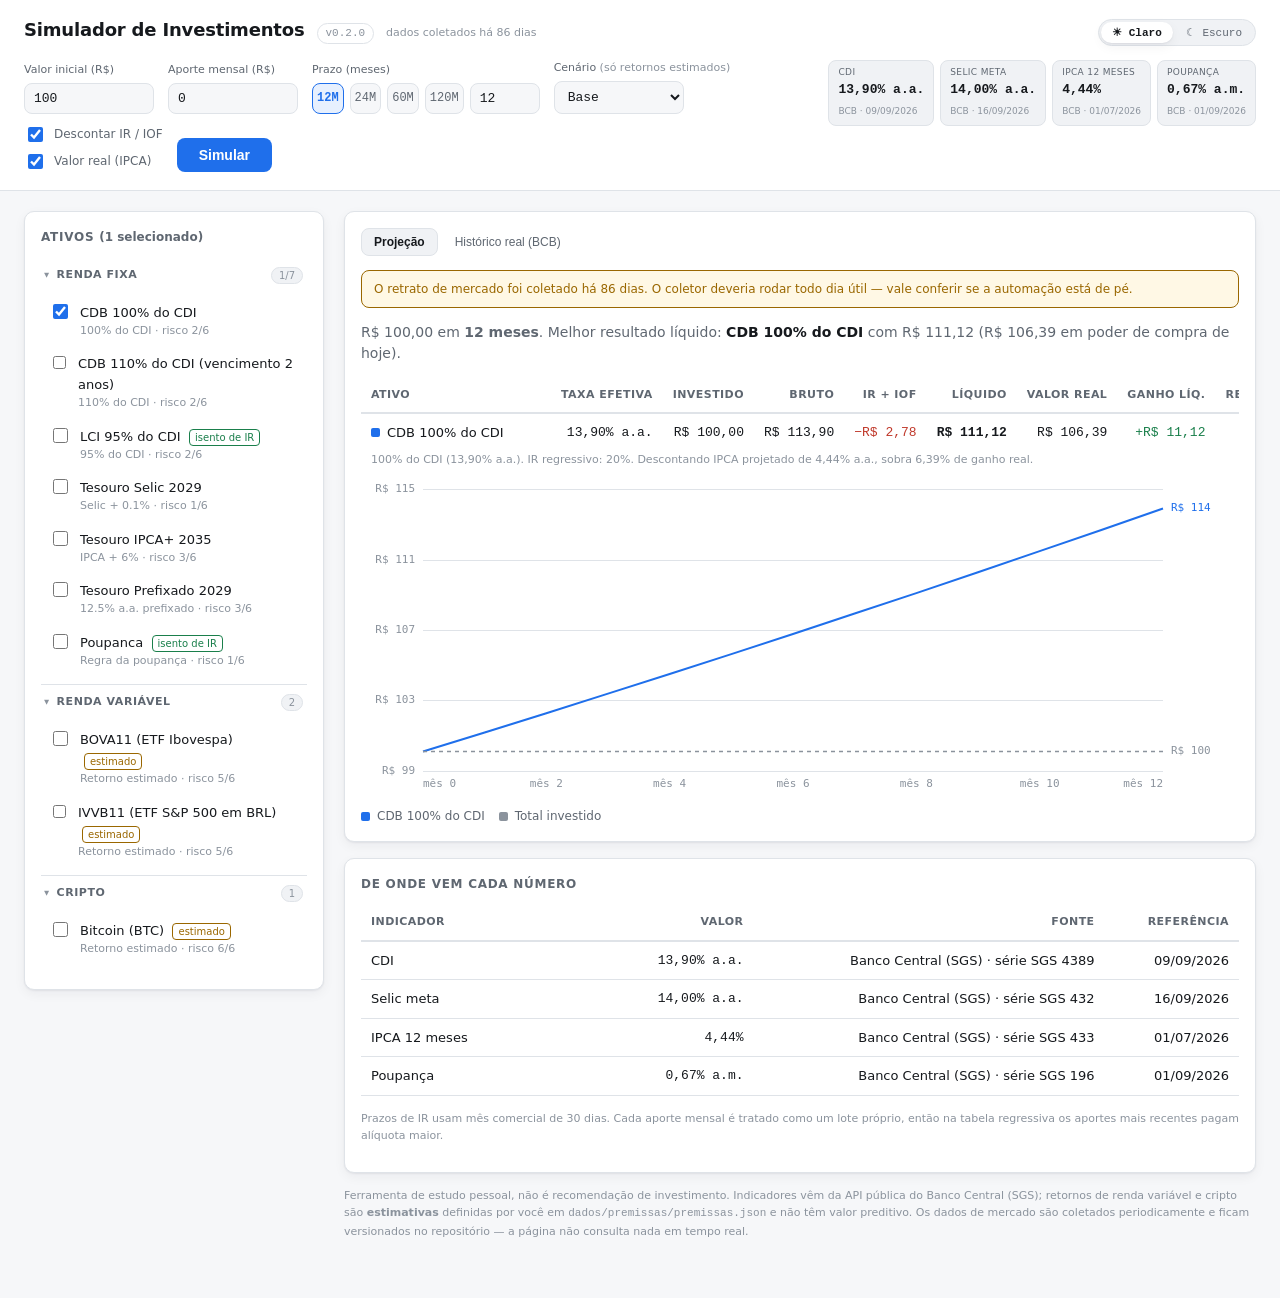
==== index.html @ 5810a124 "Site estatico com dados versionados, sem backend O backend Python consultava o BCB a cada clique. Du" ====
<!DOCTYPE html>
<html lang="pt-BR">
<head>
  <meta charset="utf-8">
  <meta name="viewport" content="width=device-width, initial-scale=1">
  <title>Simulador de Investimentos</title>
  <link rel="stylesheet" href="app/estilo.css">
  <link rel="icon" href="data:image/svg+xml,<svg xmlns='http://www.w3.org/2000/svg' viewBox='0 0 16 16'><text y='14' font-size='14'>📈</text></svg>">
  <script>
    // aplica o tema salvo antes do primeiro paint, senao a pagina pisca no tema errado
    try {
      var t = localStorage.getItem('simulador-investimentos:tema');
      if (t) document.documentElement.dataset.tema = t;
    } catch (erro) { /* localStorage indisponivel — segue com o tema do sistema */ }
  </script>
</head>
<body>

<header>
  <div class="titulo">
    <h1>Simulador de Investimentos</h1>
    <span class="versao">v0.2.0</span>
    <span class="idade-dados" id="idade-dados"></span>
    <div class="alterna-tema" id="alterna-tema" role="group" aria-label="Tema da página">
      <button type="button" data-tema-opcao="claro" aria-pressed="false">☀ Claro</button>
      <button type="button" data-tema-opcao="escuro" aria-pressed="false">☾ Escuro</button>
    </div>
  </div>

  <div class="cabecalho-grade">
    <section class="controles-sim">
      <div class="campo-inline">
        <label for="valor-inicial">Valor inicial (R$)</label>
        <input type="number" id="valor-inicial" value="100" min="0" step="10">
      </div>

      <div class="campo-inline">
        <label for="aporte-mensal">Aporte mensal (R$)</label>
        <input type="number" id="aporte-mensal" value="0" min="0" step="10">
      </div>

      <div class="campo-inline">
        <label for="meses">Prazo (meses)</label>
        <div class="prazo-linha">
          <div class="prazos" id="prazos">
            <button type="button" data-meses="12">12M</button>
            <button type="button" data-meses="24">24M</button>
            <button type="button" data-meses="60">60M</button>
            <button type="button" data-meses="120">120M</button>
          </div>
          <input type="number" id="meses" value="12" min="1" max="600" step="1">
        </div>
      </div>

      <div class="campo-inline">
        <label for="cenario">Cenário <span class="dica">(só retornos estimados)</span></label>
        <select id="cenario">
          <option value="pessimista">Pessimista</option>
          <option value="base" selected>Base</option>
          <option value="otimista">Otimista</option>
        </select>
      </div>

      <div class="campo-inline opcoes-inline">
        <label class="opcao"><input type="checkbox" id="considerar-ir" checked> Descontar IR / IOF</label>
        <label class="opcao"><input type="checkbox" id="considerar-inflacao" checked> Valor real (IPCA)</label>
      </div>

      <button class="principal" id="simular">Simular</button>
    </section>

    <ul class="indicadores" id="indicadores">
      <li><span class="rotulo">carregando</span><div class="valor">&mdash;</div></li>
    </ul>
  </div>
</header>

<main>
  <!-- ---------------- coluna de ativos ---------------- -->
  <div>
    <section class="painel">
      <h2>Ativos <span id="contagem-ativos" style="text-transform:none;letter-spacing:0"></span></h2>
      <div id="lista-ativos"><p class="vazio">carregando catálogo…</p></div>
    </section>
  </div>

  <!-- ---------------- coluna de resultados ---------------- -->
  <div>
    <section class="painel">
      <div class="abas" role="tablist">
        <button role="tab" data-aba="projecao" aria-selected="true">Projeção</button>
        <button role="tab" data-aba="historico" aria-selected="false">Histórico real (BCB)</button>
      </div>

      <div id="aba-projecao">
        <div id="aviso-degradado"></div>
        <div id="resumo"><p class="vazio">Escolha os ativos à esquerda e clique em <strong>Simular</strong>.</p></div>
        <div class="grafico-caixa" id="grafico-caixa" hidden>
          <canvas id="grafico"></canvas>
          <div id="leitura"></div>
          <div class="legenda" id="legenda"></div>
        </div>
      </div>

      <div id="aba-historico" hidden>
        <div class="campo" style="max-width:260px">
          <label for="serie-historica">Série (dados reais do Banco Central)</label>
          <select id="serie-historica">
            <option value="cdi">CDI</option>
            <option value="selic">Selic</option>
            <option value="ipca">IPCA</option>
            <option value="poupanca">Poupança</option>
          </select>
        </div>
        <div id="resumo-historico"></div>
        <div class="grafico-caixa">
          <canvas id="grafico-historico"></canvas>
        </div>
      </div>
    </section>

    <section class="painel" id="painel-detalhe" hidden>
      <h2>De onde vem cada número</h2>
      <div id="detalhe"></div>
    </section>

    <p class="rodape-nota">
      Ferramenta de estudo pessoal, não é recomendação de investimento. Indicadores vêm da API pública
      do Banco Central (SGS); retornos de renda variável e cripto são <strong>estimativas</strong> definidas
      por você em <code>dados/premissas/premissas.json</code> e não têm valor preditivo.
      Os dados de mercado são coletados periodicamente e ficam versionados no repositório — a página
      não consulta nada em tempo real.
    </p>
  </div>
</main>

<script type="module" src="app/app.js"></script>
</body>
</html>
---- app/estilo.css ----
/* Simulador de Investimentos - folha de estilo unica.
   Tokens no :root (tema claro), sobrescritos no bloco dark.
   Tres estados possiveis para [data-tema] no <html>: ausente (segue o sistema via
   prefers-color-scheme), "claro" (força claro) ou "escuro" (força escuro) — trocados
   pelo botão #alterna-tema em app.js, que persiste a escolha em localStorage. */

:root {
  --fundo: #f6f7f9;
  --superficie: #ffffff;
  --superficie-2: #f0f2f5;
  --borda: #dfe3e8;
  --texto: #16191d;
  --texto-fraco: #5f6771;
  --texto-tenue: #8b939d;
  --acento: #1f6feb;
  --acento-suave: #e7f0fe;
  --positivo: #1a7f4b;
  --negativo: #c0392b;
  --alerta: #9a6700;
  --alerta-fundo: #fff8e5;
  --raio: 10px;
  --sombra: 0 1px 2px rgba(16, 24, 40, .06), 0 4px 12px rgba(16, 24, 40, .05);
  --fonte: ui-sans-serif, system-ui, -apple-system, "Segoe UI", Roboto, sans-serif;
  --mono: ui-monospace, "Cascadia Mono", "SF Mono", Consolas, monospace;
  color-scheme: light;
}

@media (prefers-color-scheme: dark) {
  :root:not([data-tema="claro"]) {
    --fundo: #0f1216;
    --superficie: #171b21;
    --superficie-2: #1e242c;
    --borda: #2a313a;
    --texto: #e8eaed;
    --texto-fraco: #a4adb8;
    --texto-tenue: #737d89;
    --acento: #5a9bff;
    --acento-suave: #16253d;
    --positivo: #3fbf7f;
    --negativo: #ef6b5c;
    --alerta: #e3b341;
    --alerta-fundo: #2b2413;
    --sombra: 0 1px 2px rgba(0, 0, 0, .3), 0 4px 14px rgba(0, 0, 0, .25);
    color-scheme: dark;
  }
}

/* escolha explicita no botao, vale mesmo se o sistema estiver no claro */
:root[data-tema="escuro"] {
  --fundo: #0f1216;
  --superficie: #171b21;
  --superficie-2: #1e242c;
  --borda: #2a313a;
  --texto: #e8eaed;
  --texto-fraco: #a4adb8;
  --texto-tenue: #737d89;
  --acento: #5a9bff;
  --acento-suave: #16253d;
  --positivo: #3fbf7f;
  --negativo: #ef6b5c;
  --alerta: #e3b341;
  --alerta-fundo: #2b2413;
  --sombra: 0 1px 2px rgba(0, 0, 0, .3), 0 4px 14px rgba(0, 0, 0, .25);
  color-scheme: dark;
}

* { box-sizing: border-box; }

body {
  margin: 0;
  font-family: var(--fonte);
  background: var(--fundo);
  color: var(--texto);
  font-size: 14px;
  line-height: 1.5;
}

/* ---------- cabecalho ---------- */
header {
  background: var(--superficie);
  border-bottom: 1px solid var(--borda);
  padding: 16px 24px 18px;
}

.titulo { display: flex; align-items: baseline; gap: 12px; flex-wrap: wrap; margin-bottom: 14px; }
.titulo h1 { font-size: 18px; margin: 0; letter-spacing: -.01em; }
.titulo .versao {
  font-size: 11px; color: var(--texto-tenue); font-family: var(--mono);
  border: 1px solid var(--borda); border-radius: 999px; padding: 1px 8px;
}

/* Controle segmentado com as duas opções sempre visíveis — app.js marca a ativa
   com aria-pressed="true" a partir da escolha salva ou do prefers-color-scheme. */
.alterna-tema {
  margin-left: auto;
  display: flex; gap: 2px;
  padding: 2px;
  background: var(--superficie-2); border: 1px solid var(--borda); border-radius: 999px;
}
.alterna-tema button {
  padding: 4px 11px;
  background: transparent; border: 0; border-radius: 999px;
  color: var(--texto-fraco); font-size: 11px; font-family: var(--mono);
  cursor: pointer;
}
.alterna-tema button:hover { color: var(--texto); }
.alterna-tema button:focus-visible { outline: 2px solid var(--acento); outline-offset: 1px; }
.alterna-tema button[aria-pressed="true"] {
  background: var(--superficie); color: var(--texto); font-weight: 650;
  box-shadow: var(--sombra);
}

.cabecalho-grade {
  display: grid;
  grid-template-columns: minmax(0, 1fr) auto;
  gap: 16px 24px;
  align-items: start;
}
@media (max-width: 1080px) {
  .cabecalho-grade { grid-template-columns: 1fr; }
}

/* controles da simulação, agora no cabeçalho */
.controles-sim {
  display: flex;
  flex-wrap: wrap;
  align-items: flex-end;
  gap: 10px 14px;
}
.campo-inline { display: flex; flex-direction: column; gap: 4px; }
.campo-inline label { font-size: 11px; color: var(--texto-fraco); }
.campo-inline label .dica { color: var(--texto-tenue); }
.campo-inline input[type="number"], .campo-inline select {
  width: 130px; padding: 7px 9px; font-size: 13px; font-family: var(--mono);
  background: var(--fundo); color: var(--texto);
  border: 1px solid var(--borda); border-radius: 8px;
}
.campo-inline input:focus, .campo-inline select:focus { outline: 2px solid var(--acento); outline-offset: -1px; }
.prazo-linha { display: flex; gap: 6px; }
.prazo-linha .prazos { margin: 0; }
.prazo-linha #meses { width: 70px; }
.opcoes-inline { gap: 6px; }
.opcoes-inline .opcao { margin: 0; font-size: 12px; }

.controles-sim button.principal {
  width: auto; padding: 9px 22px; align-self: flex-end;
}

.indicadores {
  display: flex; gap: 6px; flex-wrap: wrap;
  margin: 0; padding: 0; list-style: none;
}
.indicadores li {
  background: var(--superficie-2); border: 1px solid var(--borda);
  border-radius: 8px; padding: 5px 9px; min-width: 96px;
}
.indicadores .rotulo { font-size: 9px; color: var(--texto-fraco); text-transform: uppercase; letter-spacing: .04em; display: block; }
.indicadores .valor { font-size: 13px; font-weight: 640; font-family: var(--mono); }
.indicadores .fonte { font-size: 9px; color: var(--texto-tenue); }

/* ---------- layout ---------- */
main {
  display: grid;
  grid-template-columns: 300px minmax(0, 1fr);
  gap: 20px;
  padding: 20px 24px 48px;
  align-items: start;
  max-width: 1480px;
  margin: 0 auto;
}
@media (max-width: 900px) {
  main { grid-template-columns: 1fr; padding: 16px; }
}

.painel {
  background: var(--superficie);
  border: 1px solid var(--borda);
  border-radius: var(--raio);
  box-shadow: var(--sombra);
  padding: 16px;
}
.painel + .painel { margin-top: 16px; }
.painel h2 {
  font-size: 12px; text-transform: uppercase; letter-spacing: .06em;
  color: var(--texto-fraco); margin: 0 0 12px;
}

/* ---------- formulario ---------- */
.campo { margin-bottom: 14px; }
.campo label { display: block; font-size: 12px; color: var(--texto-fraco); margin-bottom: 4px; }
.campo input[type="number"], .campo select {
  width: 100%; padding: 8px 10px; font-size: 14px; font-family: var(--mono);
  background: var(--fundo); color: var(--texto);
  border: 1px solid var(--borda); border-radius: 8px;
}
.campo input:focus, .campo select:focus { outline: 2px solid var(--acento); outline-offset: -1px; }

.prazos { display: flex; gap: 6px; flex-wrap: wrap; margin-bottom: 8px; }
.prazos button {
  flex: 1 1 auto; padding: 6px 4px; font-size: 12px; font-family: var(--mono);
  background: var(--fundo); color: var(--texto-fraco);
  border: 1px solid var(--borda); border-radius: 8px; cursor: pointer;
}
.prazos button:hover { border-color: var(--acento); color: var(--texto); }
.prazos button[aria-pressed="true"] {
  background: var(--acento-suave); border-color: var(--acento); color: var(--acento); font-weight: 600;
}

.opcao { display: flex; align-items: center; gap: 8px; margin-bottom: 8px; font-size: 13px; }
.opcao input { accent-color: var(--acento); width: 15px; height: 15px; }

button.principal {
  width: 100%; padding: 11px; font-size: 14px; font-weight: 600;
  background: var(--acento); color: #fff; border: 0; border-radius: 8px; cursor: pointer;
}
button.principal:hover { filter: brightness(1.08); }
button.principal:disabled { opacity: .55; cursor: progress; }

/* ---------- lista de ativos ---------- */
.grupo { border-bottom: 1px solid var(--borda); }
.grupo:last-child { border-bottom: 0; }
.grupo > summary {
  list-style: none; cursor: pointer; user-select: none;
  display: flex; align-items: center; gap: 6px;
  font-size: 11px; text-transform: uppercase; letter-spacing: .05em;
  color: var(--texto-fraco); font-weight: 600;
  padding: 9px 4px;
}
.grupo > summary::-webkit-details-marker { display: none; }
.grupo > summary::before {
  content: "▸"; font-size: 10px; color: var(--texto-tenue);
  transition: transform .12s ease;
}
.grupo[open] > summary::before { transform: rotate(90deg); }
.grupo > summary:hover { color: var(--texto); }
.grupo .cont-grupo {
  margin-left: auto; font-size: 10px; font-weight: 500; letter-spacing: 0;
  color: var(--texto-tenue); background: var(--superficie-2);
  border: 1px solid var(--borda); border-radius: 999px; padding: 0 7px;
}
.grupo-corpo { padding: 2px 0 8px; }
.ativo {
  display: flex; align-items: flex-start; gap: 9px;
  padding: 7px 8px; border-radius: 8px; cursor: pointer;
}
.ativo:hover { background: var(--superficie-2); }
.ativo input { margin-top: 2px; accent-color: var(--acento); width: 15px; height: 15px; }
.ativo .nome { font-size: 13px; }
.ativo .meta { font-size: 11px; color: var(--texto-tenue); }
.selo {
  display: inline-block; font-size: 10px; padding: 0 5px; border-radius: 4px;
  border: 1px solid var(--borda); color: var(--texto-fraco); margin-left: 4px;
}
.selo.estimado { color: var(--alerta); border-color: var(--alerta); }
.selo.isento { color: var(--positivo); border-color: var(--positivo); }

/* ---------- resultados ---------- */
.aviso {
  background: var(--alerta-fundo); border: 1px solid var(--alerta); color: var(--alerta);
  border-radius: 8px; padding: 9px 12px; font-size: 12px; margin-bottom: 14px;
}
.vazio { color: var(--texto-tenue); text-align: center; padding: 48px 16px; font-size: 13px; }

.tabela-envolucro { overflow-x: auto; }
table { width: 100%; border-collapse: collapse; font-size: 13px; }
th, td { padding: 9px 10px; text-align: right; border-bottom: 1px solid var(--borda); white-space: nowrap; }
th {
  font-size: 11px; text-transform: uppercase; letter-spacing: .04em;
  color: var(--texto-fraco); font-weight: 600; border-bottom-width: 2px;
}
th:first-child, td:first-child { text-align: left; white-space: normal; min-width: 190px; }
tbody tr:hover { background: var(--superficie-2); }
td.num { font-family: var(--mono); font-variant-numeric: tabular-nums; }
td.destaque { font-weight: 650; }
.positivo { color: var(--positivo); }
.negativo { color: var(--negativo); }
.pastilha { display: inline-block; width: 9px; height: 9px; border-radius: 2px; margin-right: 7px; }
.linha-explicacao td { font-size: 11px; color: var(--texto-tenue); padding-top: 0; border-bottom: 0; }
tr.tem-explicacao td { border-bottom: 0; }

/* ---------- grafico ---------- */
.grafico-caixa { position: relative; }
canvas { display: block; width: 100%; height: 320px; }
.legenda { display: flex; gap: 14px; flex-wrap: wrap; margin-top: 10px; font-size: 12px; }
.legenda span { display: flex; align-items: center; color: var(--texto-fraco); }
#leitura {
  position: absolute; pointer-events: none; display: none;
  background: var(--superficie); border: 1px solid var(--borda); border-radius: 8px;
  box-shadow: var(--sombra); padding: 8px 10px; font-size: 12px; font-family: var(--mono);
  white-space: nowrap; z-index: 5;
}
#leitura .cabeca { color: var(--texto-fraco); margin-bottom: 4px; font-family: var(--fonte); }

.abas { display: flex; gap: 4px; margin-bottom: 14px; }
.abas button {
  padding: 6px 12px; font-size: 12px; background: transparent; color: var(--texto-fraco);
  border: 1px solid transparent; border-radius: 8px; cursor: pointer;
}
.abas button[aria-selected="true"] { background: var(--superficie-2); border-color: var(--borda); color: var(--texto); font-weight: 600; }

.rodape-nota { font-size: 11px; color: var(--texto-tenue); margin-top: 14px; line-height: 1.6; }
.rodape-nota code { font-family: var(--mono); }

.idade-dados { font-size: 11px; color: var(--texto-tenue); }
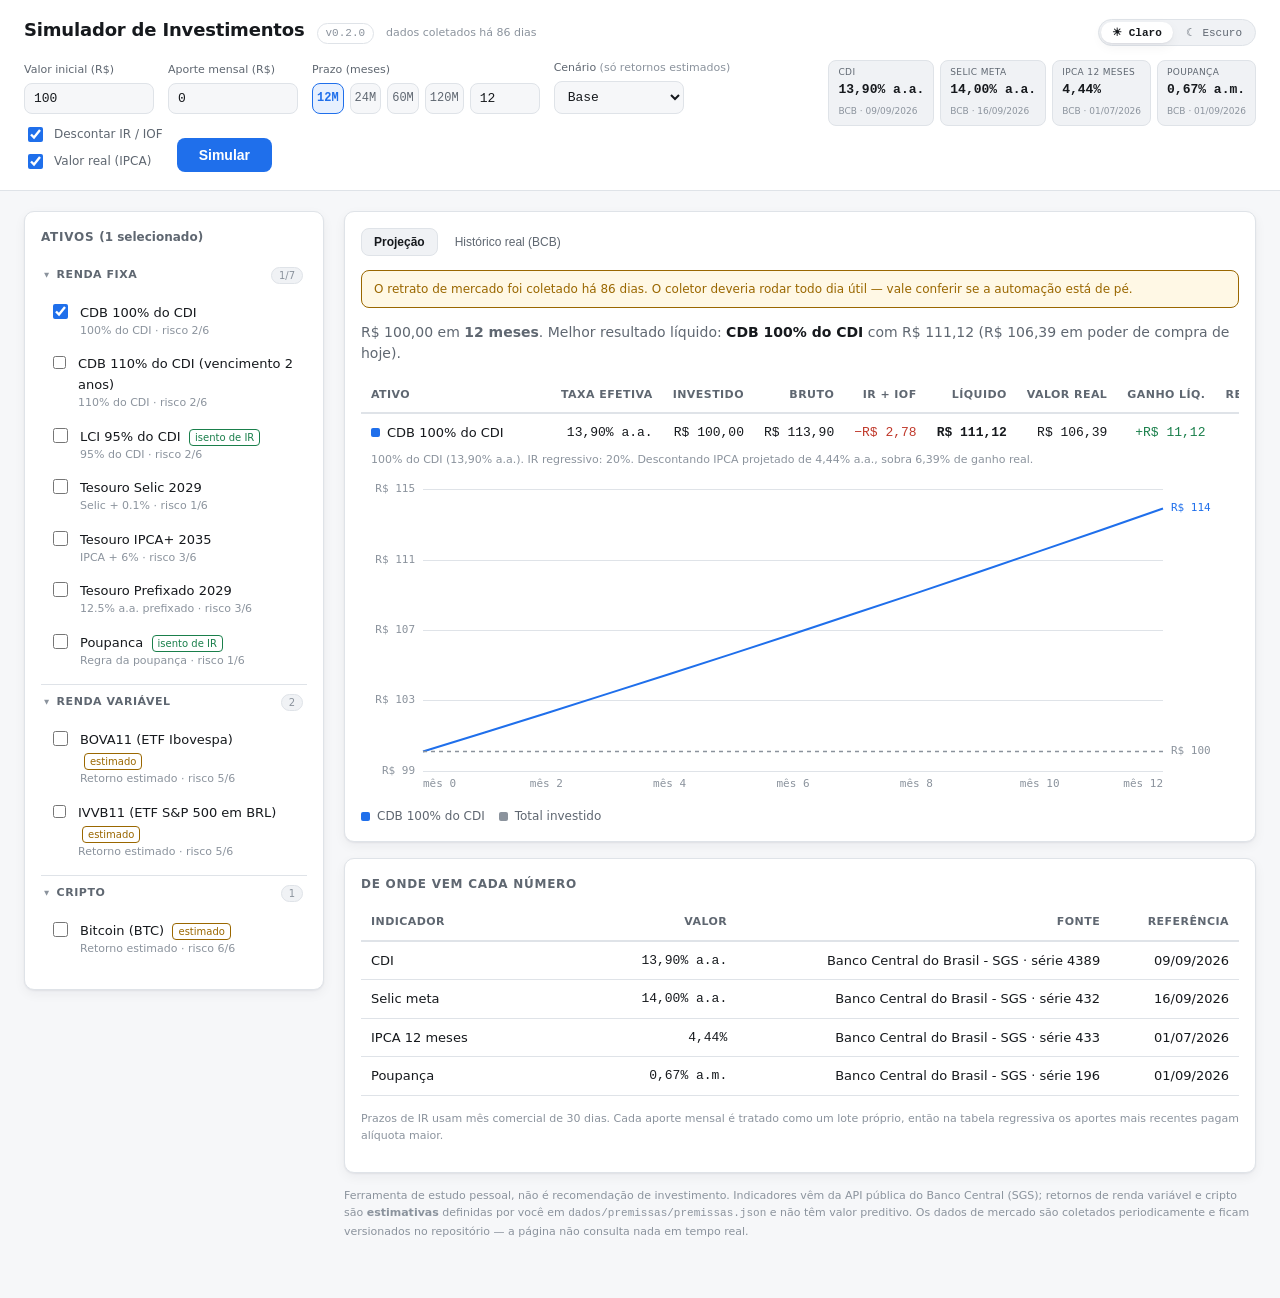
==== commit 03dc16b1: "Retrato autodescrito e validador de catalogo Antes, acrescentar um indicador exigia editar cinco arq" ====
--- a/index.html
+++ b/index.html
@@ -104,13 +104,8 @@
 
       <div id="aba-historico" hidden>
         <div class="campo" style="max-width:260px">
-          <label for="serie-historica">Série (dados reais do Banco Central)</label>
-          <select id="serie-historica">
-            <option value="cdi">CDI</option>
-            <option value="selic">Selic</option>
-            <option value="ipca">IPCA</option>
-            <option value="poupanca">Poupança</option>
-          </select>
+          <label for="serie-historica">Série (dados reais já coletados)</label>
+          <select id="serie-historica"><!-- preenchido por app.js a partir do manifesto --></select>
         </div>
         <div id="resumo-historico"></div>
         <div class="grafico-caixa">
--- a/app/estilo.css
+++ b/app/estilo.css
@@ -302,3 +302,7 @@
 .rodape-nota code { font-family: var(--mono); }
 
 .idade-dados { font-size: 11px; color: var(--texto-tenue); }
+
+/* indicador herdado de um retrato anterior: o valor vale, mas não é de hoje */
+.indicadores li.herdado { border-style: dashed; }
+.indicadores li.herdado .fonte { color: var(--alerta); }
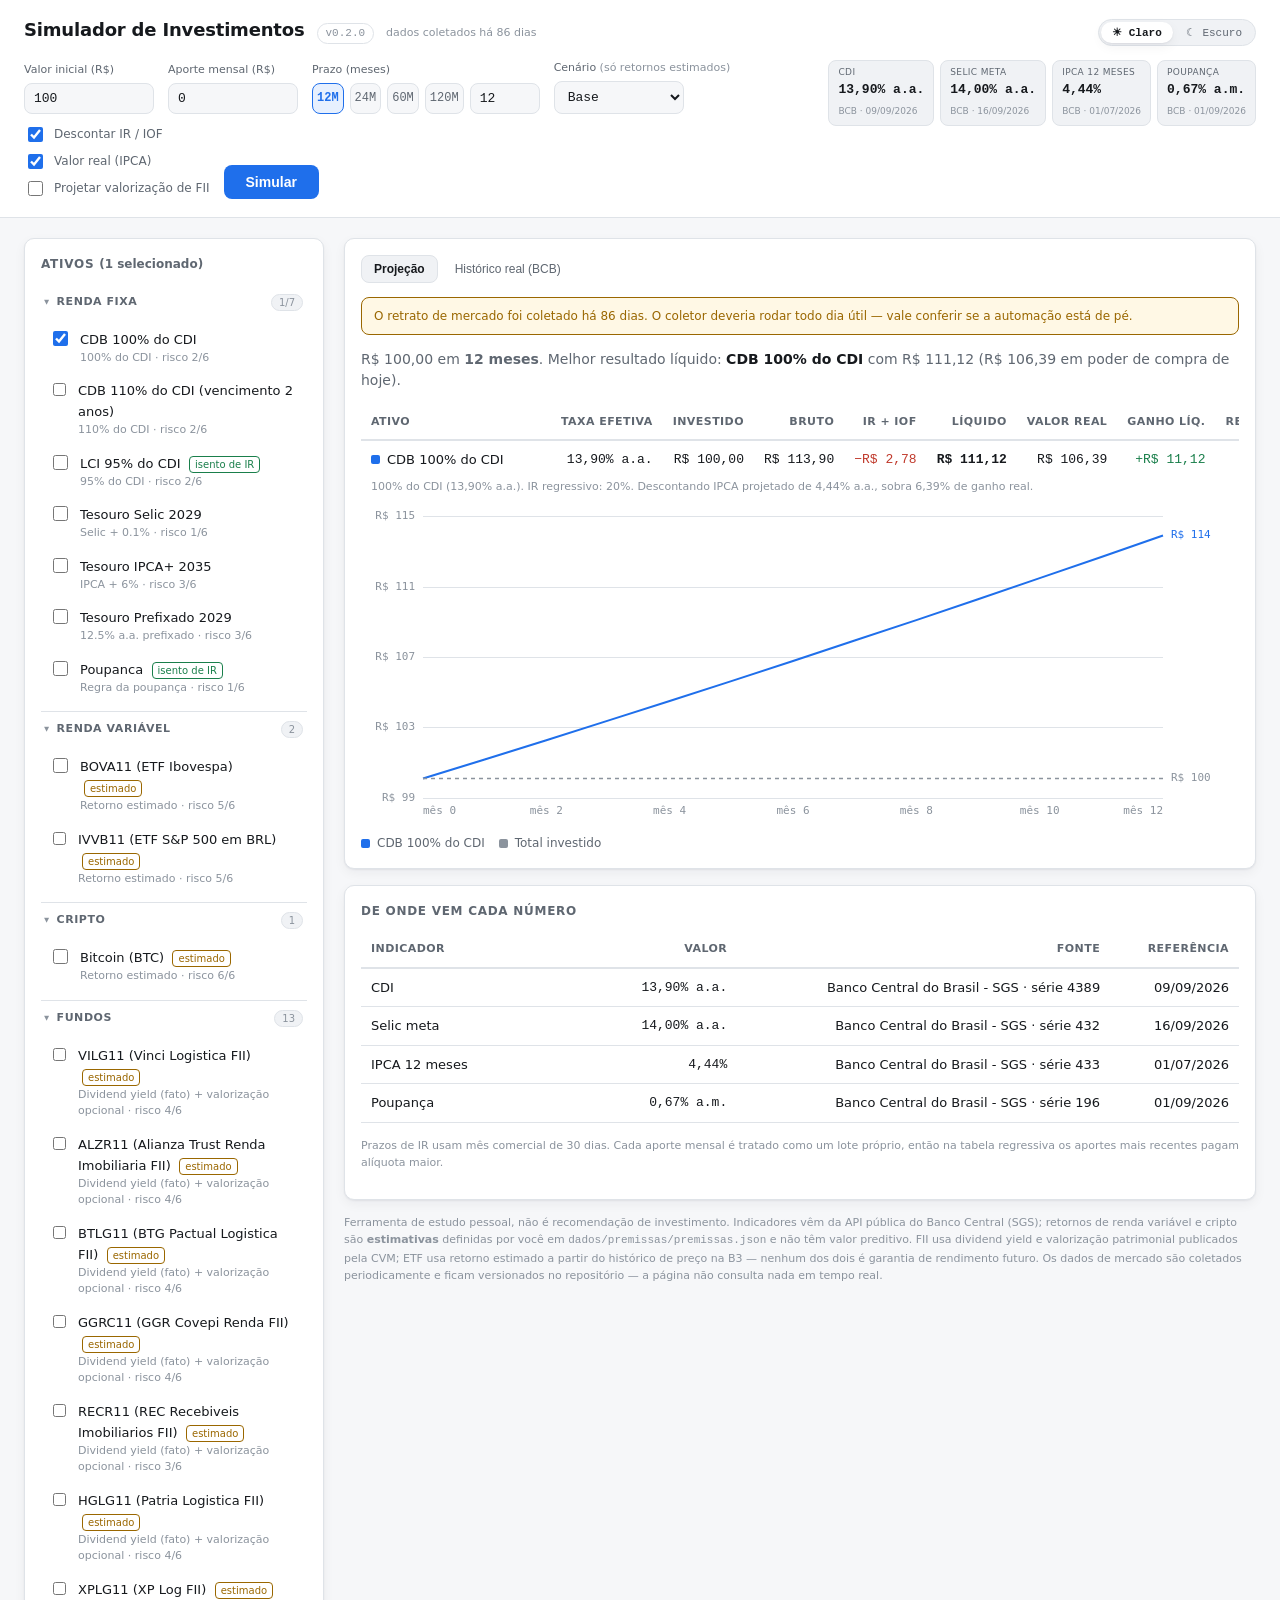
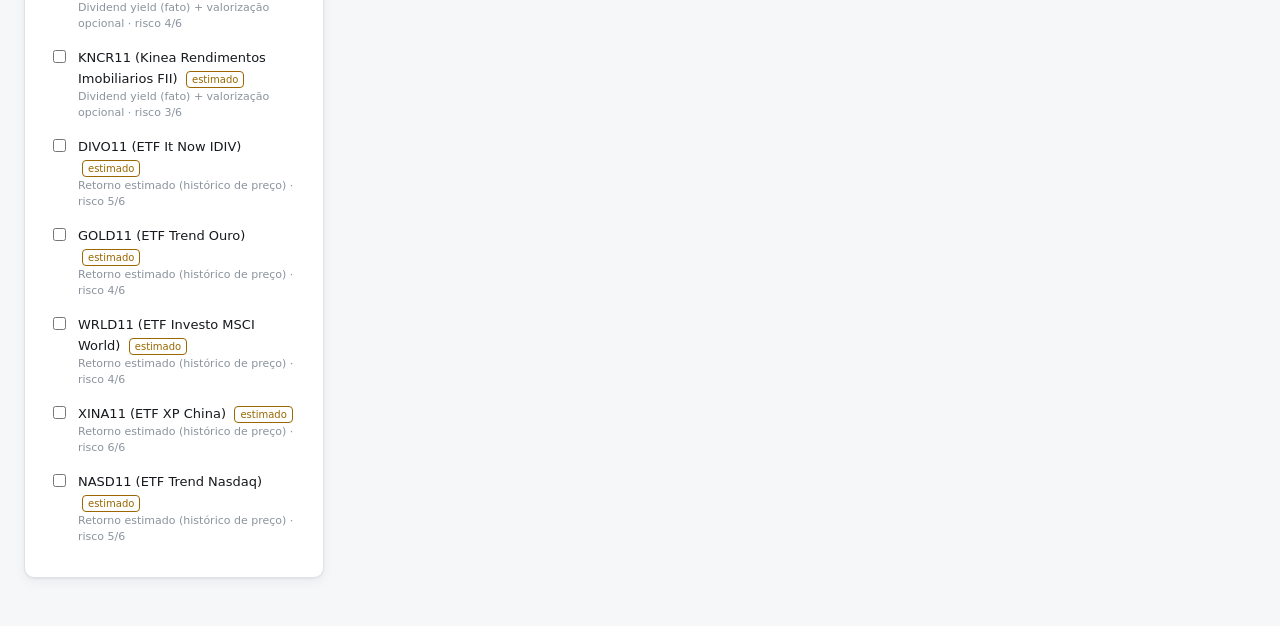
==== commit 66bd2a4d: "Cadastra FII e ETF: 8 fundos imobiliarios + 5 ETFs, com fonte e imposto proprios Ativos novos: VILG1" ====
--- a/index.html
+++ b/index.html
@@ -64,6 +64,9 @@
       <div class="campo-inline opcoes-inline">
         <label class="opcao"><input type="checkbox" id="considerar-ir" checked> Descontar IR / IOF</label>
         <label class="opcao"><input type="checkbox" id="considerar-inflacao" checked> Valor real (IPCA)</label>
+        <label class="opcao" title="Só afeta FII: projeta a variação patrimonial média histórica pra frente. Desligado, o FII soma só o dividendo (fato) e mantém o valor da cota parado.">
+          <input type="checkbox" id="considerar-valorizacao"> Projetar valorização de FII
+        </label>
       </div>
 
       <button class="principal" id="simular">Simular</button>
@@ -123,6 +126,8 @@
       Ferramenta de estudo pessoal, não é recomendação de investimento. Indicadores vêm da API pública
       do Banco Central (SGS); retornos de renda variável e cripto são <strong>estimativas</strong> definidas
       por você em <code>dados/premissas/premissas.json</code> e não têm valor preditivo.
+      FII usa dividend yield e valorização patrimonial publicados pela CVM; ETF usa retorno estimado a
+      partir do histórico de preço na B3 — nenhum dos dois é garantia de rendimento futuro.
       Os dados de mercado são coletados periodicamente e ficam versionados no repositório — a página
       não consulta nada em tempo real.
     </p>
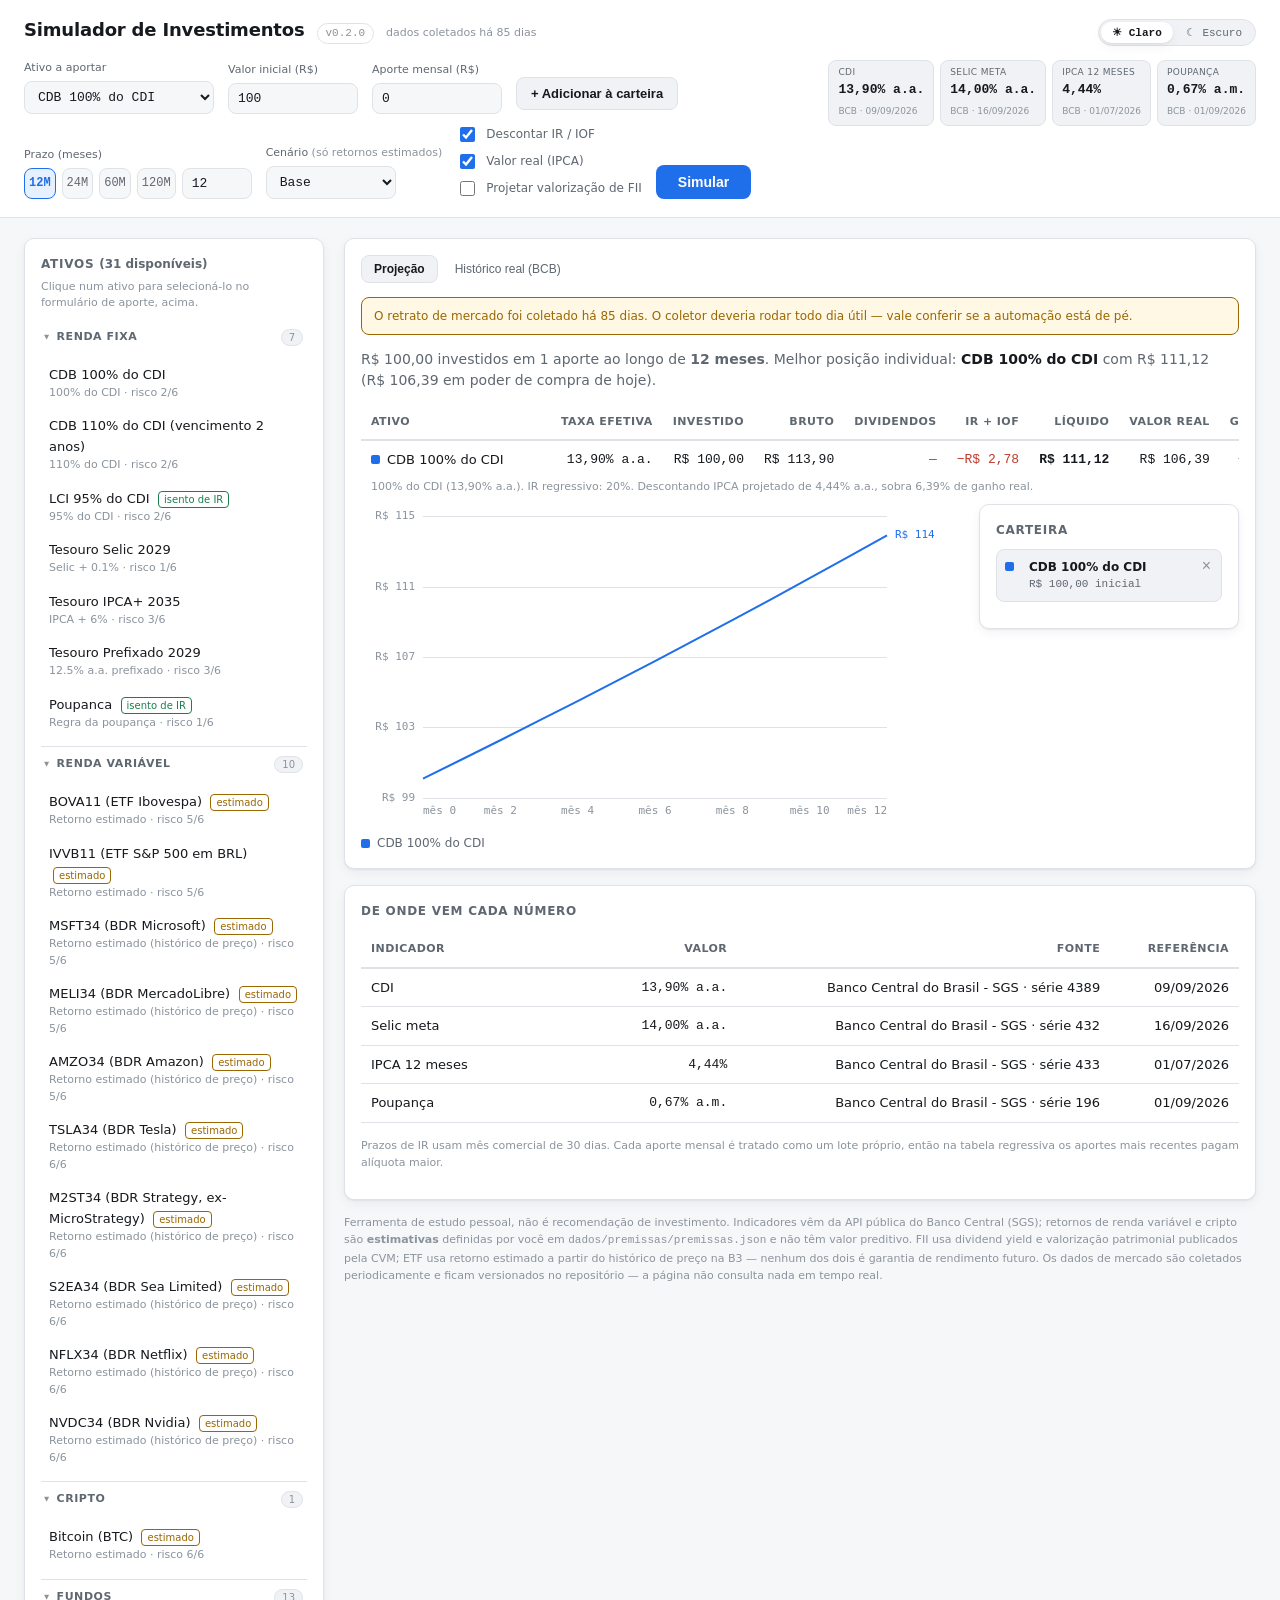
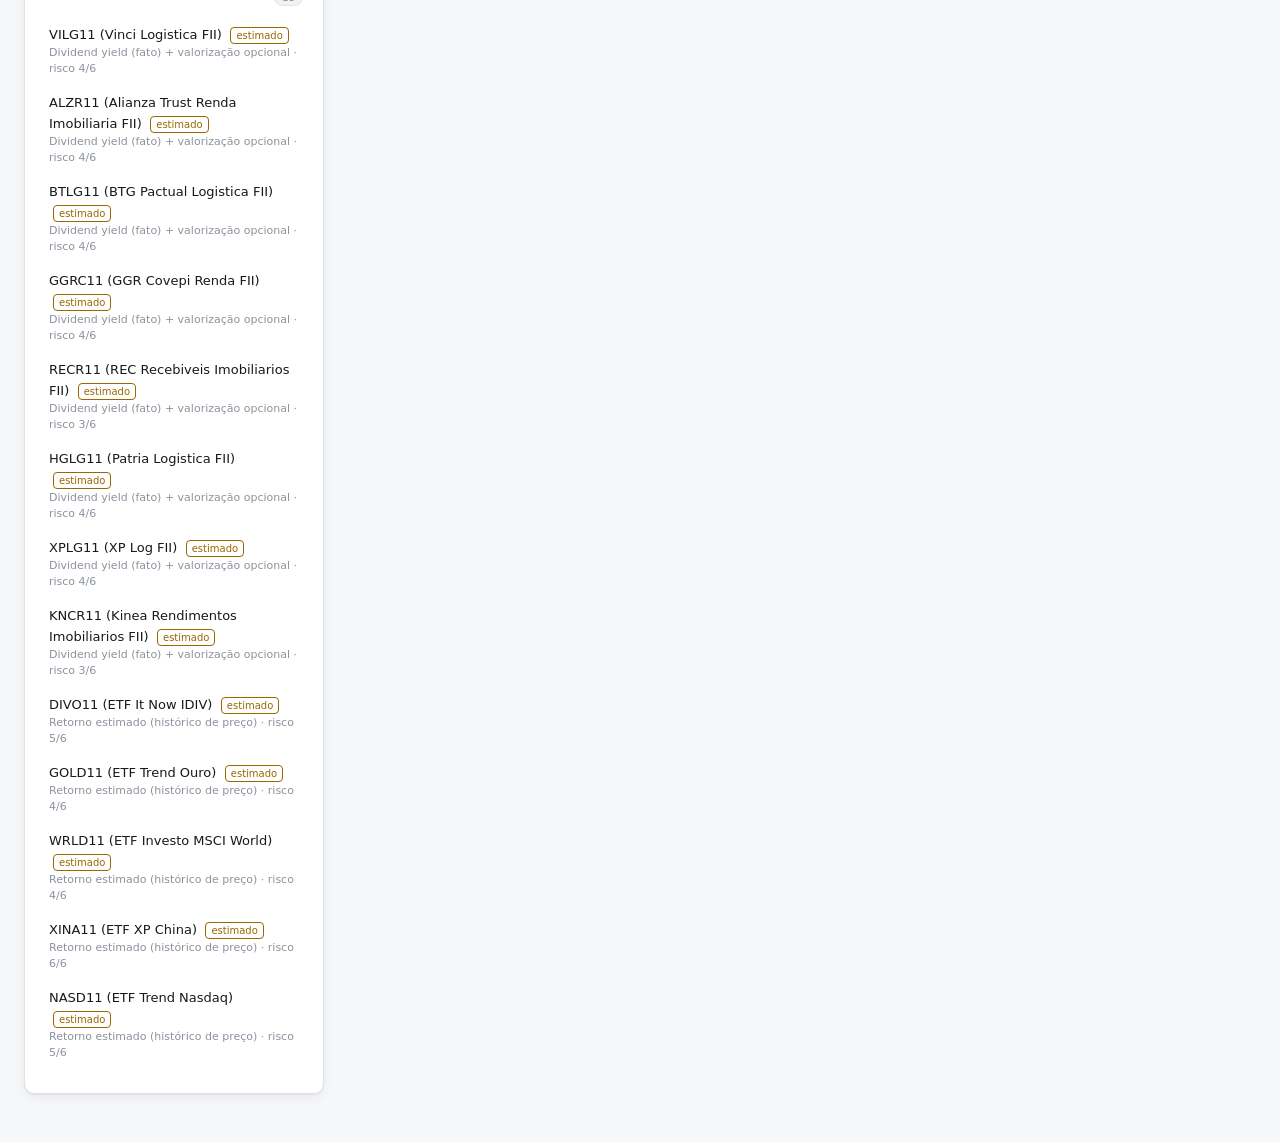
==== commit 497c55b7: "Carteira com aporte por ativo e dividendos de FII visiveis na tabela Permite adicionar varios ativos" ====
--- a/index.html
+++ b/index.html
@@ -29,6 +29,11 @@
 
   <div class="cabecalho-grade">
     <section class="controles-sim">
+      <div class="campo-inline campo-aporte">
+        <label for="select-ativo">Ativo a aportar</label>
+        <select id="select-ativo"><!-- preenchido por app.js a partir do catálogo --></select>
+      </div>
+
       <div class="campo-inline">
         <label for="valor-inicial">Valor inicial (R$)</label>
         <input type="number" id="valor-inicial" value="100" min="0" step="10">
@@ -37,6 +42,11 @@
       <div class="campo-inline">
         <label for="aporte-mensal">Aporte mensal (R$)</label>
         <input type="number" id="aporte-mensal" value="0" min="0" step="10">
+      </div>
+
+      <div class="campo-inline">
+        <button type="button" class="secundario" id="adicionar-aporte">+ Adicionar à carteira</button>
+        <span class="aviso-inline" id="aviso-adicionar"></span>
       </div>
 
       <div class="campo-inline">
@@ -83,6 +93,7 @@
   <div>
     <section class="painel">
       <h2>Ativos <span id="contagem-ativos" style="text-transform:none;letter-spacing:0"></span></h2>
+      <p class="dica-painel">Clique num ativo para selecioná-lo no formulário de aporte, acima.</p>
       <div id="lista-ativos"><p class="vazio">carregando catálogo…</p></div>
     </section>
   </div>
@@ -97,11 +108,24 @@
 
       <div id="aba-projecao">
         <div id="aviso-degradado"></div>
-        <div id="resumo"><p class="vazio">Escolha os ativos à esquerda e clique em <strong>Simular</strong>.</p></div>
-        <div class="grafico-caixa" id="grafico-caixa" hidden>
-          <canvas id="grafico"></canvas>
-          <div id="leitura"></div>
-          <div class="legenda" id="legenda"></div>
+        <div id="resumo"><p class="vazio">Adicione ao menos um ativo à carteira usando o formulário acima.</p></div>
+        <div class="area-projecao">
+          <div class="grafico-caixa" id="grafico-caixa" hidden>
+            <canvas id="grafico"></canvas>
+            <div id="leitura"></div>
+            <div class="legenda" id="legenda"></div>
+          </div>
+          <aside class="painel carteira-painel" id="carteira-caixa">
+            <div class="carteira-cabecalho">
+              <h2>Carteira</h2>
+              <div class="modo-visualizacao" id="modo-visualizacao" role="group" aria-label="Modo de visualização do gráfico" hidden>
+                <button type="button" data-modo="individual" aria-pressed="true">Individual</button>
+                <button type="button" data-modo="somado" aria-pressed="false">Somado</button>
+              </div>
+            </div>
+            <ul id="lista-carteira"></ul>
+            <p class="vazio" id="carteira-vazia">Nenhum ativo adicionado ainda.</p>
+          </aside>
         </div>
       </div>
 
--- a/app/estilo.css
+++ b/app/estilo.css
@@ -145,6 +145,15 @@
 .controles-sim button.principal {
   width: auto; padding: 9px 22px; align-self: flex-end;
 }
+.controles-sim button.secundario {
+  width: auto; padding: 8px 14px; align-self: flex-end;
+  background: var(--superficie-2); color: var(--texto);
+  border: 1px solid var(--borda); border-radius: 8px;
+  font-size: 13px; font-weight: 600; cursor: pointer;
+}
+.controles-sim button.secundario:hover { border-color: var(--acento); color: var(--acento); }
+.campo-aporte select { width: 190px; }
+.aviso-inline { color: var(--alerta); font-size: 11px; max-width: 190px; }
 
 .indicadores {
   display: flex; gap: 6px; flex-wrap: wrap;
@@ -239,12 +248,13 @@
   border: 1px solid var(--borda); border-radius: 999px; padding: 0 7px;
 }
 .grupo-corpo { padding: 2px 0 8px; }
+.dica-painel { font-size: 11px; color: var(--texto-tenue); margin: -6px 0 8px; }
 .ativo {
-  display: flex; align-items: flex-start; gap: 9px;
+  display: flex; align-items: flex-start; gap: 9px; width: 100%;
   padding: 7px 8px; border-radius: 8px; cursor: pointer;
+  background: transparent; border: 0; text-align: left; font: inherit; color: inherit;
 }
 .ativo:hover { background: var(--superficie-2); }
-.ativo input { margin-top: 2px; accent-color: var(--acento); width: 15px; height: 15px; }
 .ativo .nome { font-size: 13px; }
 .ativo .meta { font-size: 11px; color: var(--texto-tenue); }
 .selo {
@@ -277,6 +287,43 @@
 .pastilha { display: inline-block; width: 9px; height: 9px; border-radius: 2px; margin-right: 7px; }
 .linha-explicacao td { font-size: 11px; color: var(--texto-tenue); padding-top: 0; border-bottom: 0; }
 tr.tem-explicacao td { border-bottom: 0; }
+tr.linha-total td { font-weight: 700; border-top: 2px solid var(--borda); border-bottom: 0; }
+
+/* ---------- carteira (grupo de ativos + aportes em simulação) ---------- */
+.area-projecao { display: flex; flex-wrap: wrap; gap: 16px; align-items: flex-start; }
+.area-projecao .grafico-caixa { flex: 4 1 340px; min-width: 280px; }
+.carteira-painel { flex: 1 1 220px; max-width: 260px; }
+.carteira-cabecalho { display: flex; align-items: center; justify-content: space-between; gap: 8px; margin-bottom: 10px; }
+.carteira-cabecalho h2 { margin: 0; }
+.modo-visualizacao {
+  display: flex; gap: 2px; padding: 2px;
+  background: var(--superficie-2); border: 1px solid var(--borda); border-radius: 999px;
+}
+.modo-visualizacao[hidden] { display: none; }
+.modo-visualizacao button {
+  padding: 3px 9px; background: transparent; border: 0; border-radius: 999px;
+  color: var(--texto-fraco); font-size: 11px; cursor: pointer;
+}
+.modo-visualizacao button[aria-pressed="true"] {
+  background: var(--superficie); color: var(--texto); font-weight: 650; box-shadow: var(--sombra);
+}
+#lista-carteira { list-style: none; margin: 0 0 10px; padding: 0; display: flex; flex-direction: column; gap: 8px; }
+#lista-carteira li {
+  display: flex; align-items: flex-start; gap: 8px;
+  padding: 8px; border: 1px solid var(--borda); border-radius: 8px; background: var(--superficie-2);
+}
+#lista-carteira .pastilha { margin-top: 4px; flex: none; }
+#lista-carteira .item-corpo { flex: 1; min-width: 0; }
+#lista-carteira .nome { display: block; font-size: 12px; font-weight: 600; }
+#lista-carteira .meta { display: block; font-size: 11px; color: var(--texto-fraco); font-family: var(--mono); }
+#lista-carteira .remover-item {
+  background: transparent; border: 0; color: var(--texto-tenue);
+  font-size: 16px; line-height: 1; cursor: pointer; padding: 0 2px;
+}
+#lista-carteira .remover-item:hover { color: var(--negativo); }
+@media (max-width: 720px) {
+  .carteira-painel { max-width: 100%; flex-basis: 100%; }
+}
 
 /* ---------- grafico ---------- */
 .grafico-caixa { position: relative; }
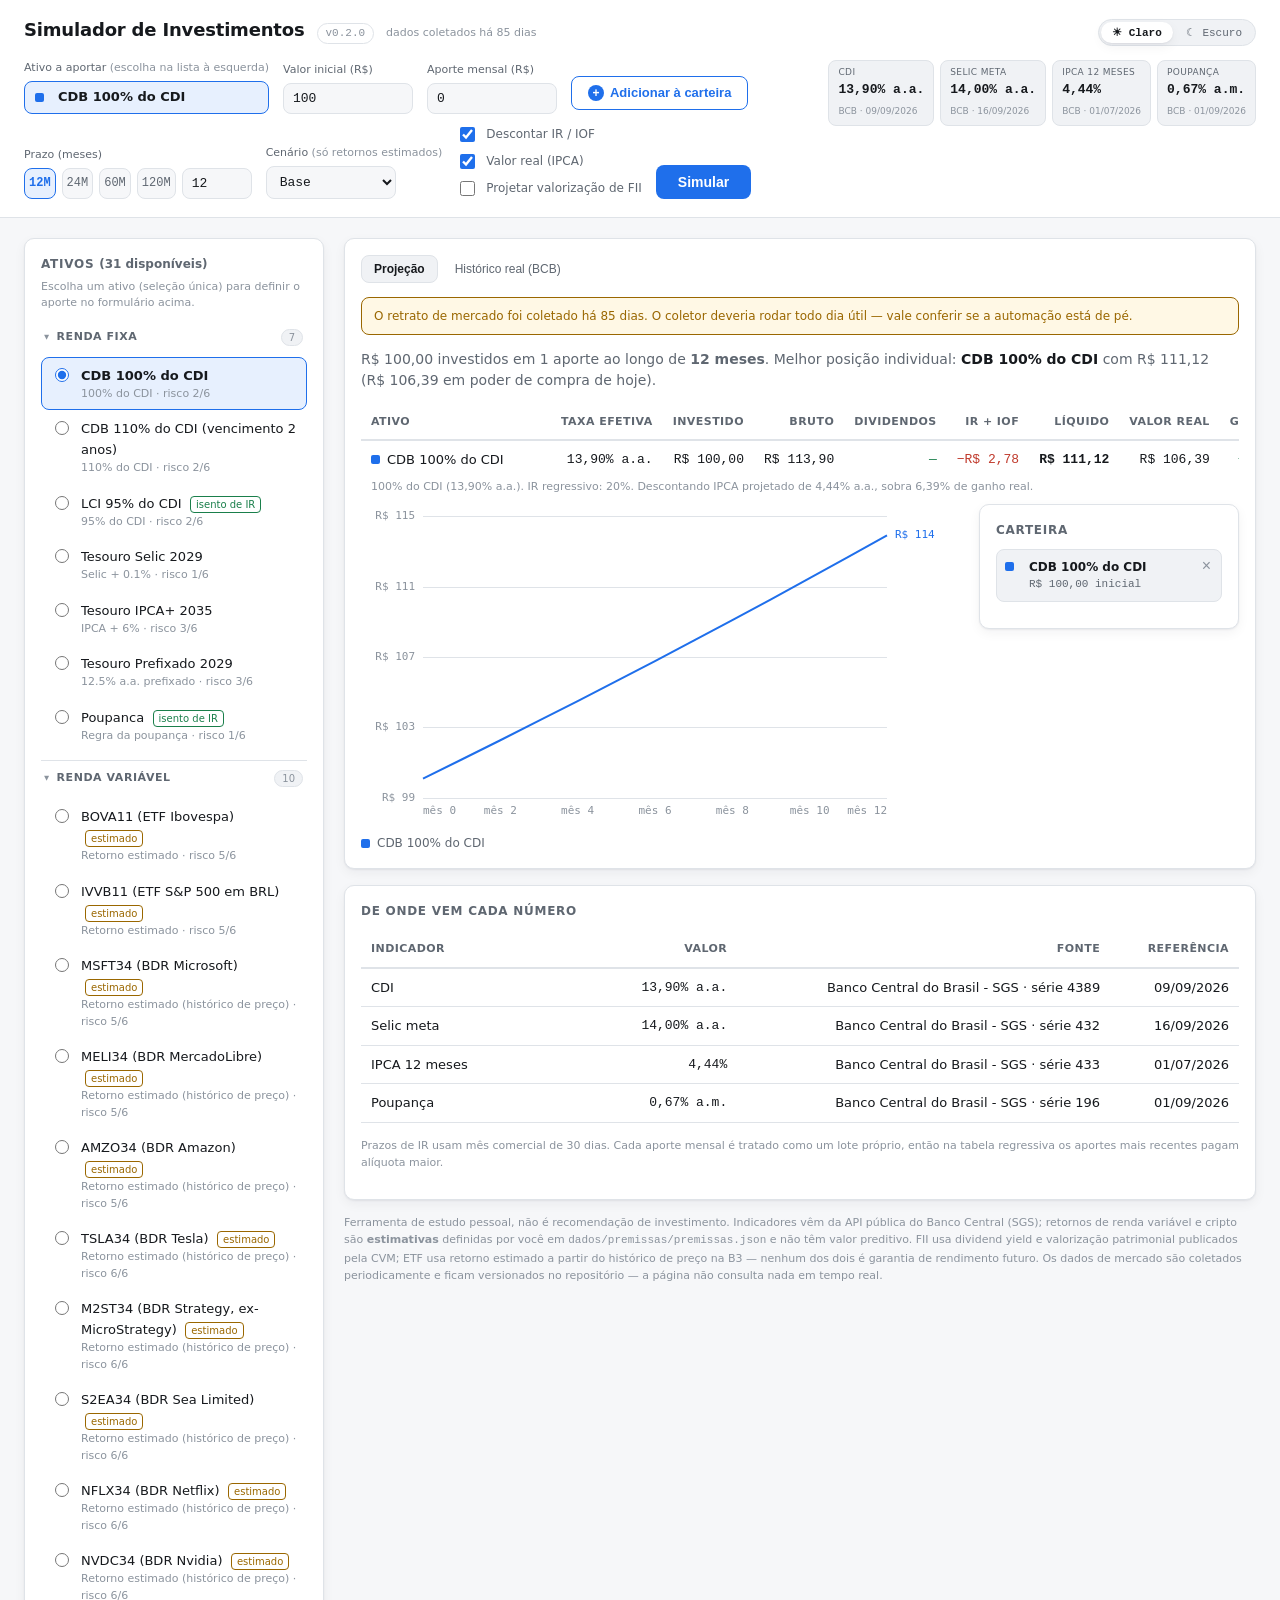
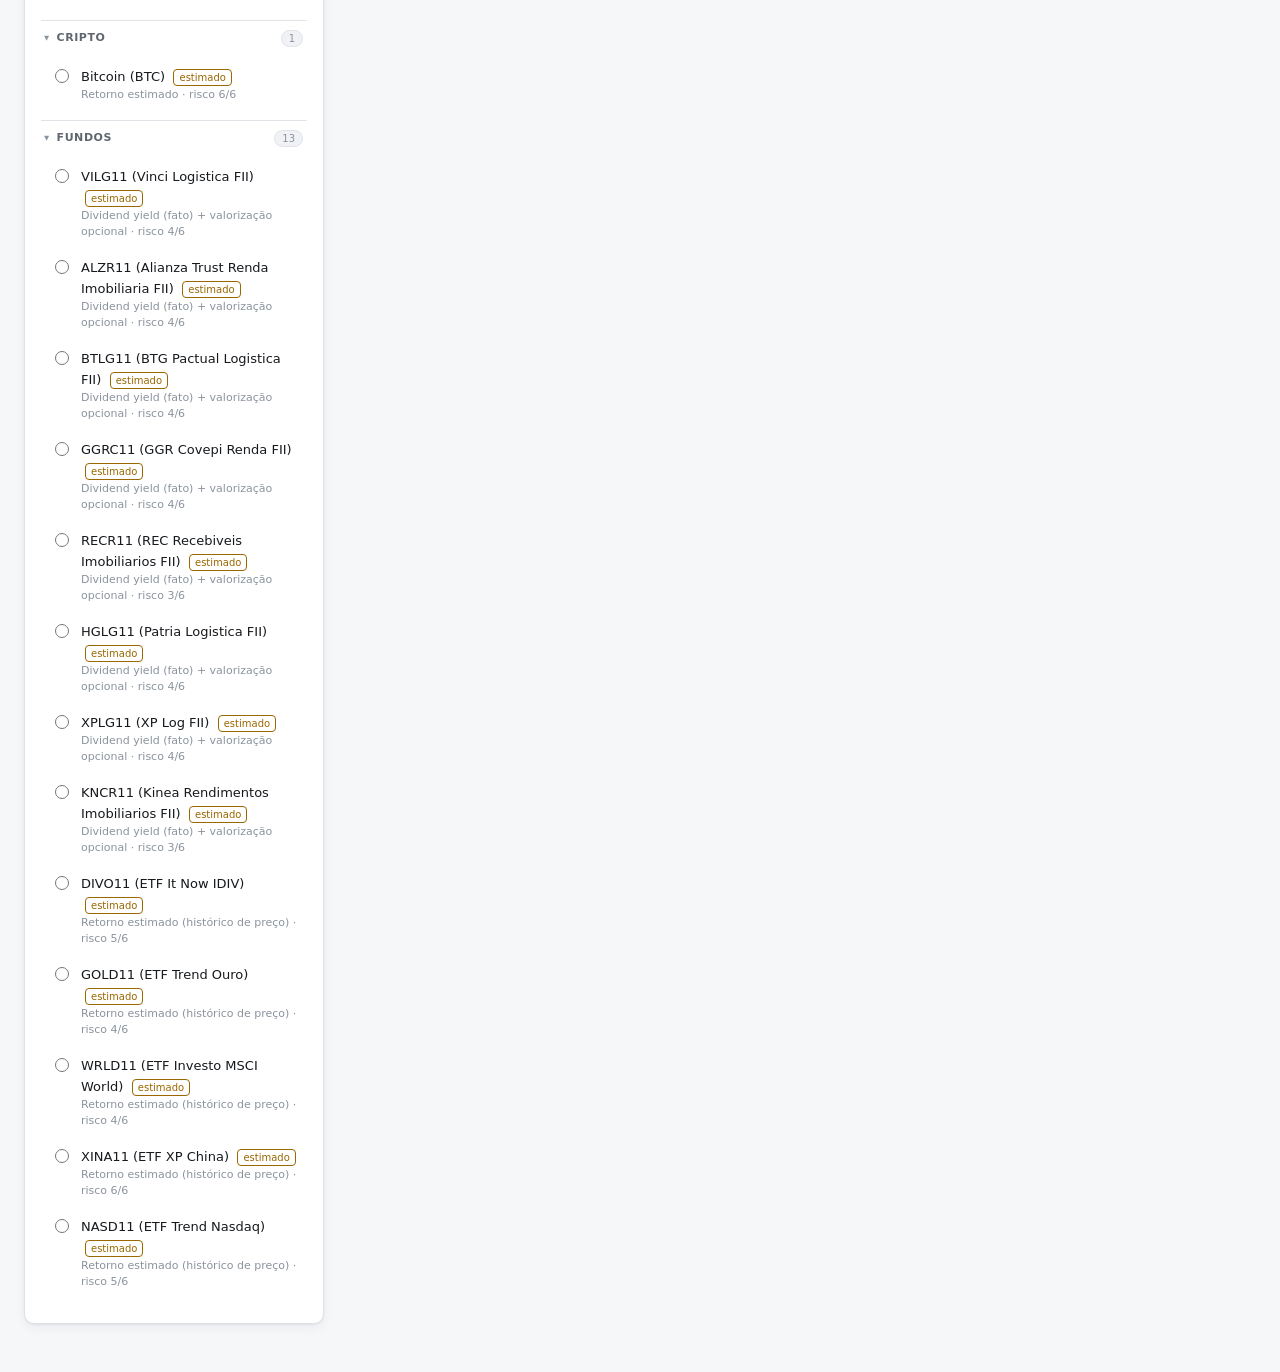
==== commit fb0eefc8: "Lista de ativos vira o seletor unico de aporte; botao no tema da pagina O dropdown "Ativo a aportar"" ====
--- a/index.html
+++ b/index.html
@@ -30,8 +30,11 @@
   <div class="cabecalho-grade">
     <section class="controles-sim">
       <div class="campo-inline campo-aporte">
-        <label for="select-ativo">Ativo a aportar</label>
-        <select id="select-ativo"><!-- preenchido por app.js a partir do catálogo --></select>
+        <span class="rotulo-campo">Ativo a aportar <span class="dica">(escolha na lista à esquerda)</span></span>
+        <div class="ativo-escolhido" id="ativo-escolhido">
+          <span class="pastilha" id="ativo-escolhido-cor"></span>
+          <span id="ativo-escolhido-nome">—</span>
+        </div>
       </div>
 
       <div class="campo-inline">
@@ -45,7 +48,9 @@
       </div>
 
       <div class="campo-inline">
-        <button type="button" class="secundario" id="adicionar-aporte">+ Adicionar à carteira</button>
+        <button type="button" class="botao-adicionar" id="adicionar-aporte">
+          <span class="icone-mais">+</span> Adicionar à carteira
+        </button>
         <span class="aviso-inline" id="aviso-adicionar"></span>
       </div>
 
@@ -93,7 +98,7 @@
   <div>
     <section class="painel">
       <h2>Ativos <span id="contagem-ativos" style="text-transform:none;letter-spacing:0"></span></h2>
-      <p class="dica-painel">Clique num ativo para selecioná-lo no formulário de aporte, acima.</p>
+      <p class="dica-painel">Escolha um ativo (seleção única) para definir o aporte no formulário acima.</p>
       <div id="lista-ativos"><p class="vazio">carregando catálogo…</p></div>
     </section>
   </div>
@@ -130,13 +135,10 @@
       </div>
 
       <div id="aba-historico" hidden>
-        <div class="campo" style="max-width:260px">
-          <label for="serie-historica">Série (dados reais já coletados)</label>
-          <select id="serie-historica"><!-- preenchido por app.js a partir do manifesto --></select>
-        </div>
         <div id="resumo-historico"></div>
-        <div class="grafico-caixa">
+        <div class="grafico-caixa" id="grafico-historico-caixa" hidden>
           <canvas id="grafico-historico"></canvas>
+          <div class="legenda" id="legenda-historico"></div>
         </div>
       </div>
     </section>
--- a/app/estilo.css
+++ b/app/estilo.css
@@ -145,14 +145,35 @@
 .controles-sim button.principal {
   width: auto; padding: 9px 22px; align-self: flex-end;
 }
-.controles-sim button.secundario {
-  width: auto; padding: 8px 14px; align-self: flex-end;
-  background: var(--superficie-2); color: var(--texto);
-  border: 1px solid var(--borda); border-radius: 8px;
-  font-size: 13px; font-weight: 600; cursor: pointer;
-}
-.controles-sim button.secundario:hover { border-color: var(--acento); color: var(--acento); }
-.campo-aporte select { width: 190px; }
+
+/* Botão "+ Adicionar à carteira": contorno na cor de acento, não um botão
+   sólido — ele soma um item, não dispara a simulação (isso é o "Simular"). */
+.botao-adicionar {
+  display: flex; align-items: center; gap: 6px;
+  width: auto; padding: 8px 16px; align-self: flex-end;
+  background: transparent; color: var(--acento);
+  border: 1.5px solid var(--acento); border-radius: 8px;
+  font-size: 13px; font-weight: 650; cursor: pointer;
+  transition: background-color .12s ease, color .12s ease;
+}
+.botao-adicionar:hover { background: var(--acento-suave); }
+.botao-adicionar:active { background: var(--acento); color: #fff; }
+.botao-adicionar .icone-mais {
+  display: inline-flex; align-items: center; justify-content: center;
+  width: 16px; height: 16px; border-radius: 50%;
+  background: var(--acento); color: #fff; font-size: 12px; line-height: 1;
+}
+.botao-adicionar:active .icone-mais { background: #fff; color: var(--acento); }
+
+.rotulo-campo { font-size: 11px; color: var(--texto-fraco); }
+.rotulo-campo .dica { color: var(--texto-tenue); }
+.ativo-escolhido {
+  display: flex; align-items: center; gap: 7px;
+  min-width: 170px; height: 33px; padding: 0 10px;
+  background: var(--acento-suave); border: 1px solid var(--acento); border-radius: 8px;
+  font-size: 13px; font-weight: 600; color: var(--texto);
+}
+.ativo-escolhido .pastilha { background: var(--acento); flex: none; }
 .aviso-inline { color: var(--alerta); font-size: 11px; max-width: 190px; }
 
 .indicadores {
@@ -252,10 +273,13 @@
 .ativo {
   display: flex; align-items: flex-start; gap: 9px; width: 100%;
   padding: 7px 8px; border-radius: 8px; cursor: pointer;
-  background: transparent; border: 0; text-align: left; font: inherit; color: inherit;
+  border: 1px solid transparent;
 }
 .ativo:hover { background: var(--superficie-2); }
+.ativo:has(input:checked) { background: var(--acento-suave); border-color: var(--acento); }
+.ativo input[type="radio"] { margin-top: 3px; accent-color: var(--acento); width: 14px; height: 14px; flex: none; }
 .ativo .nome { font-size: 13px; }
+.ativo:has(input:checked) .nome { font-weight: 650; }
 .ativo .meta { font-size: 11px; color: var(--texto-tenue); }
 .selo {
   display: inline-block; font-size: 10px; padding: 0 5px; border-radius: 4px;
@@ -325,6 +349,14 @@
   .carteira-painel { max-width: 100%; flex-basis: 100%; }
 }
 
+.lista-resumo-historico { list-style: none; margin: 0 0 14px; padding: 0; display: flex; flex-direction: column; gap: 6px; }
+.lista-resumo-historico li {
+  display: flex; align-items: flex-start; gap: 8px; font-size: 12px; color: var(--texto-fraco);
+  padding: 8px; border: 1px solid var(--borda); border-radius: 8px; background: var(--superficie-2);
+}
+.lista-resumo-historico .pastilha { margin-top: 3px; flex: none; }
+.lista-resumo-historico strong { color: var(--texto); }
+
 /* ---------- grafico ---------- */
 .grafico-caixa { position: relative; }
 canvas { display: block; width: 100%; height: 320px; }
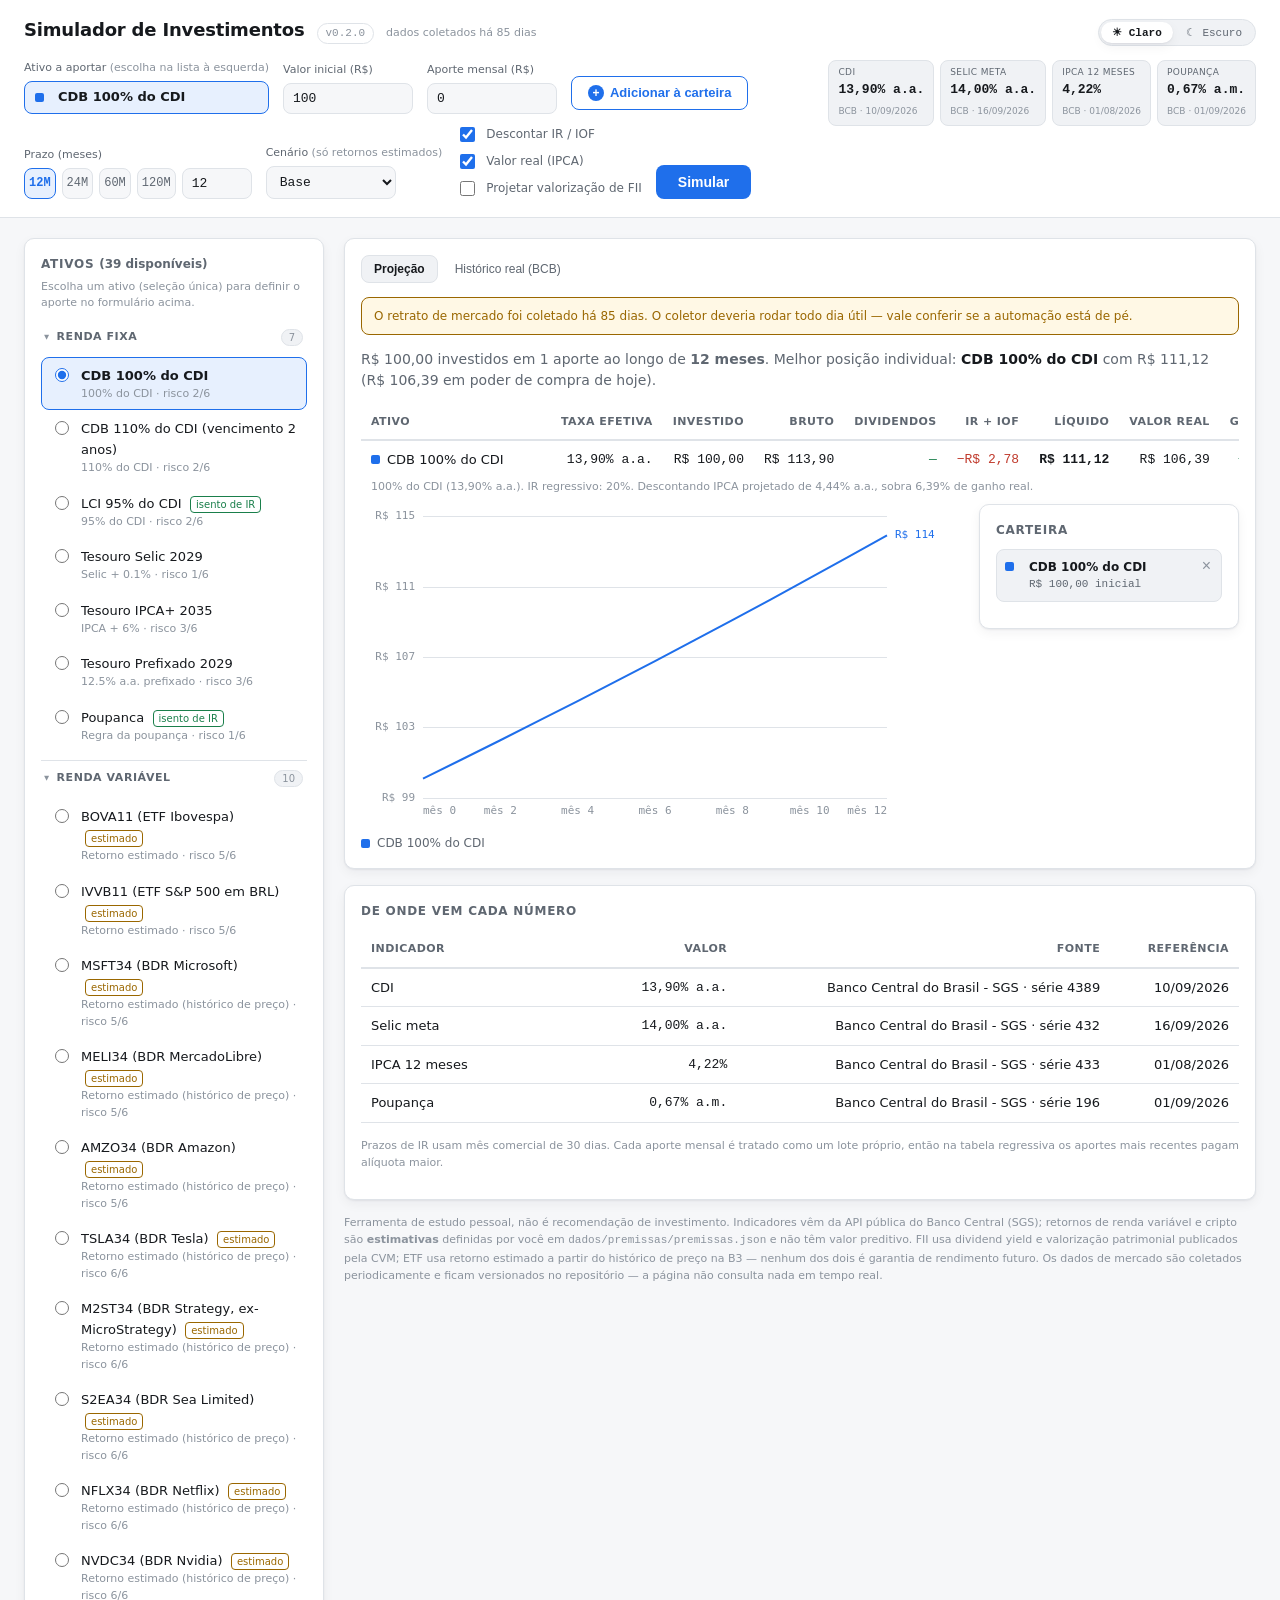
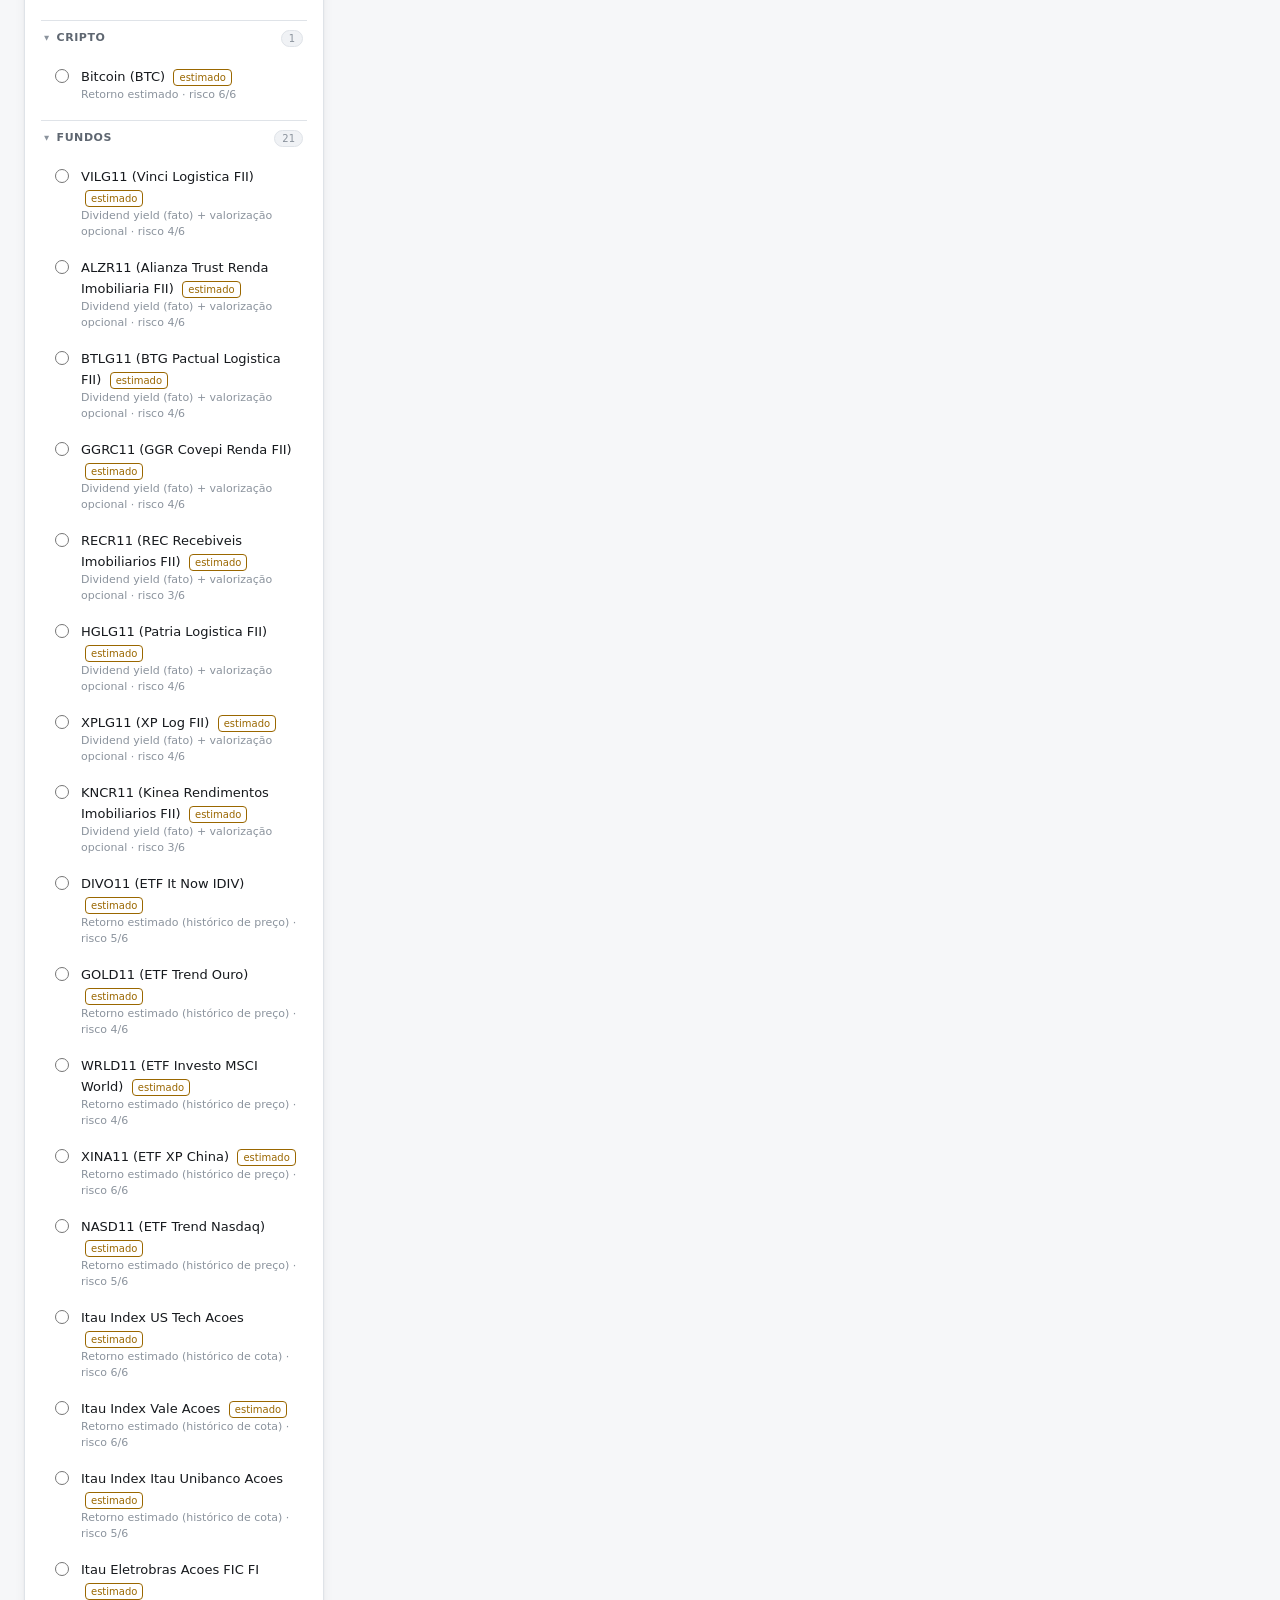
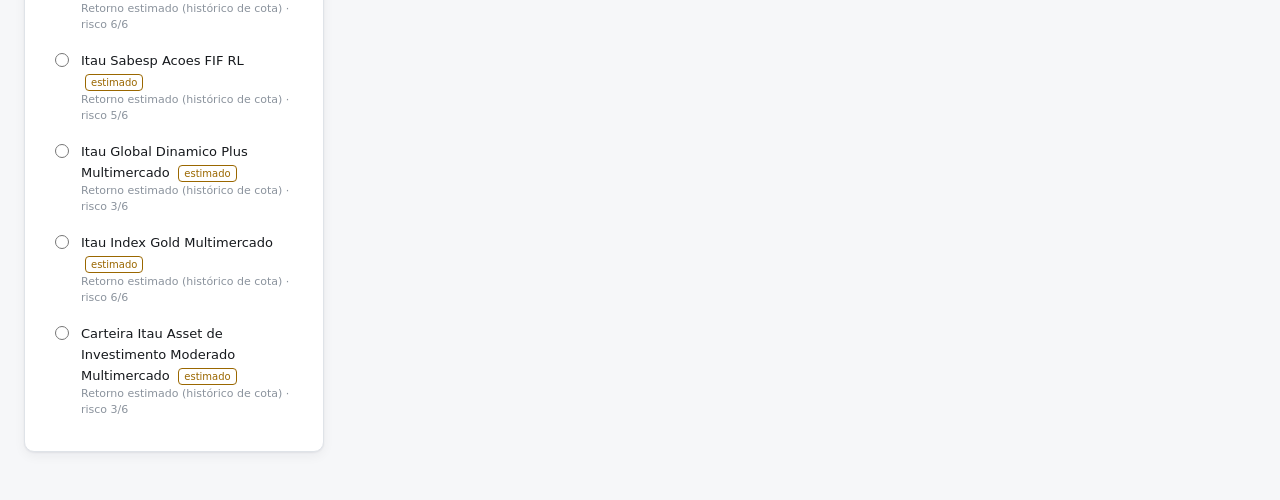
==== commit 8edb5455: "Adiciona rastreio de acesso (GoatCounter)" ====
--- a/index.html
+++ b/index.html
@@ -13,6 +13,7 @@
       if (t) document.documentElement.dataset.tema = t;
     } catch (erro) { /* localStorage indisponivel — segue com o tema do sistema */ }
   </script>
+  <script data-goatcounter="https://gfvdata.goatcounter.com/count" async src="//gc.zgo.at/count.js"></script>
 </head>
 <body>
 
